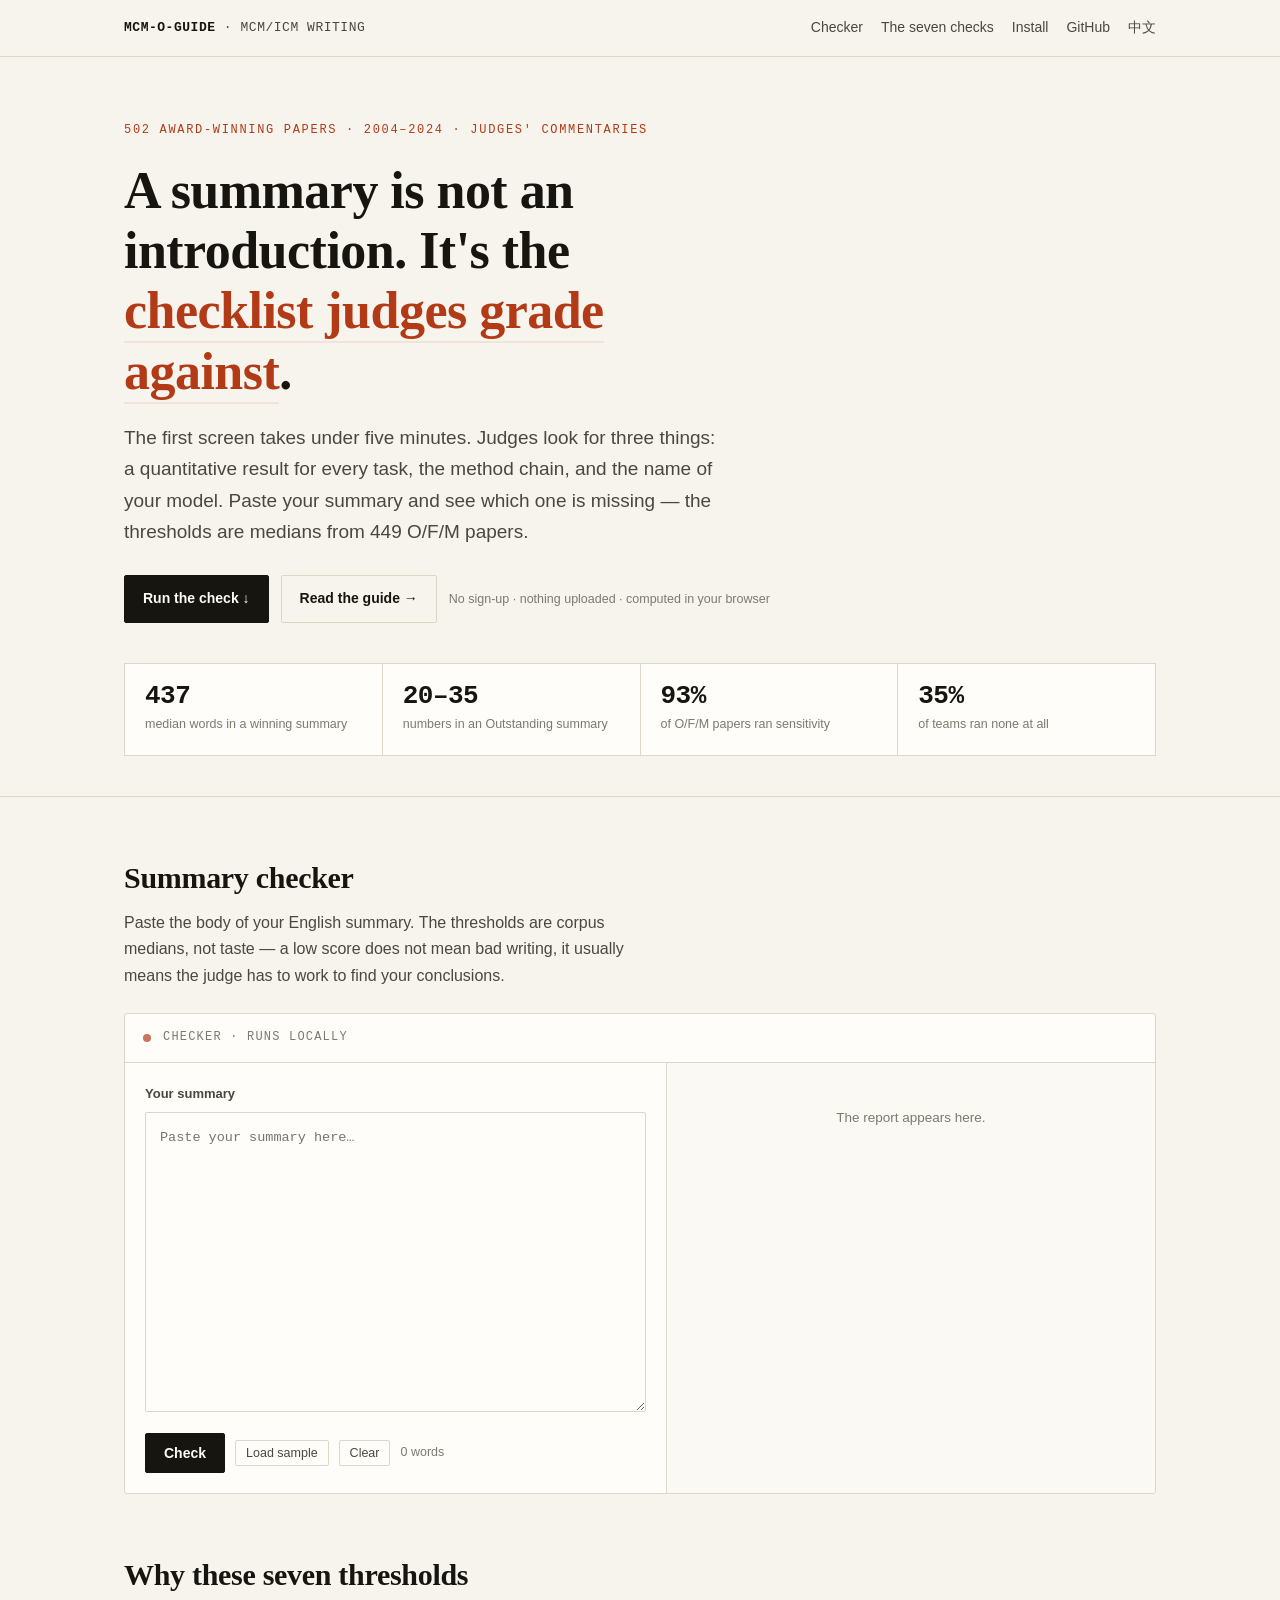
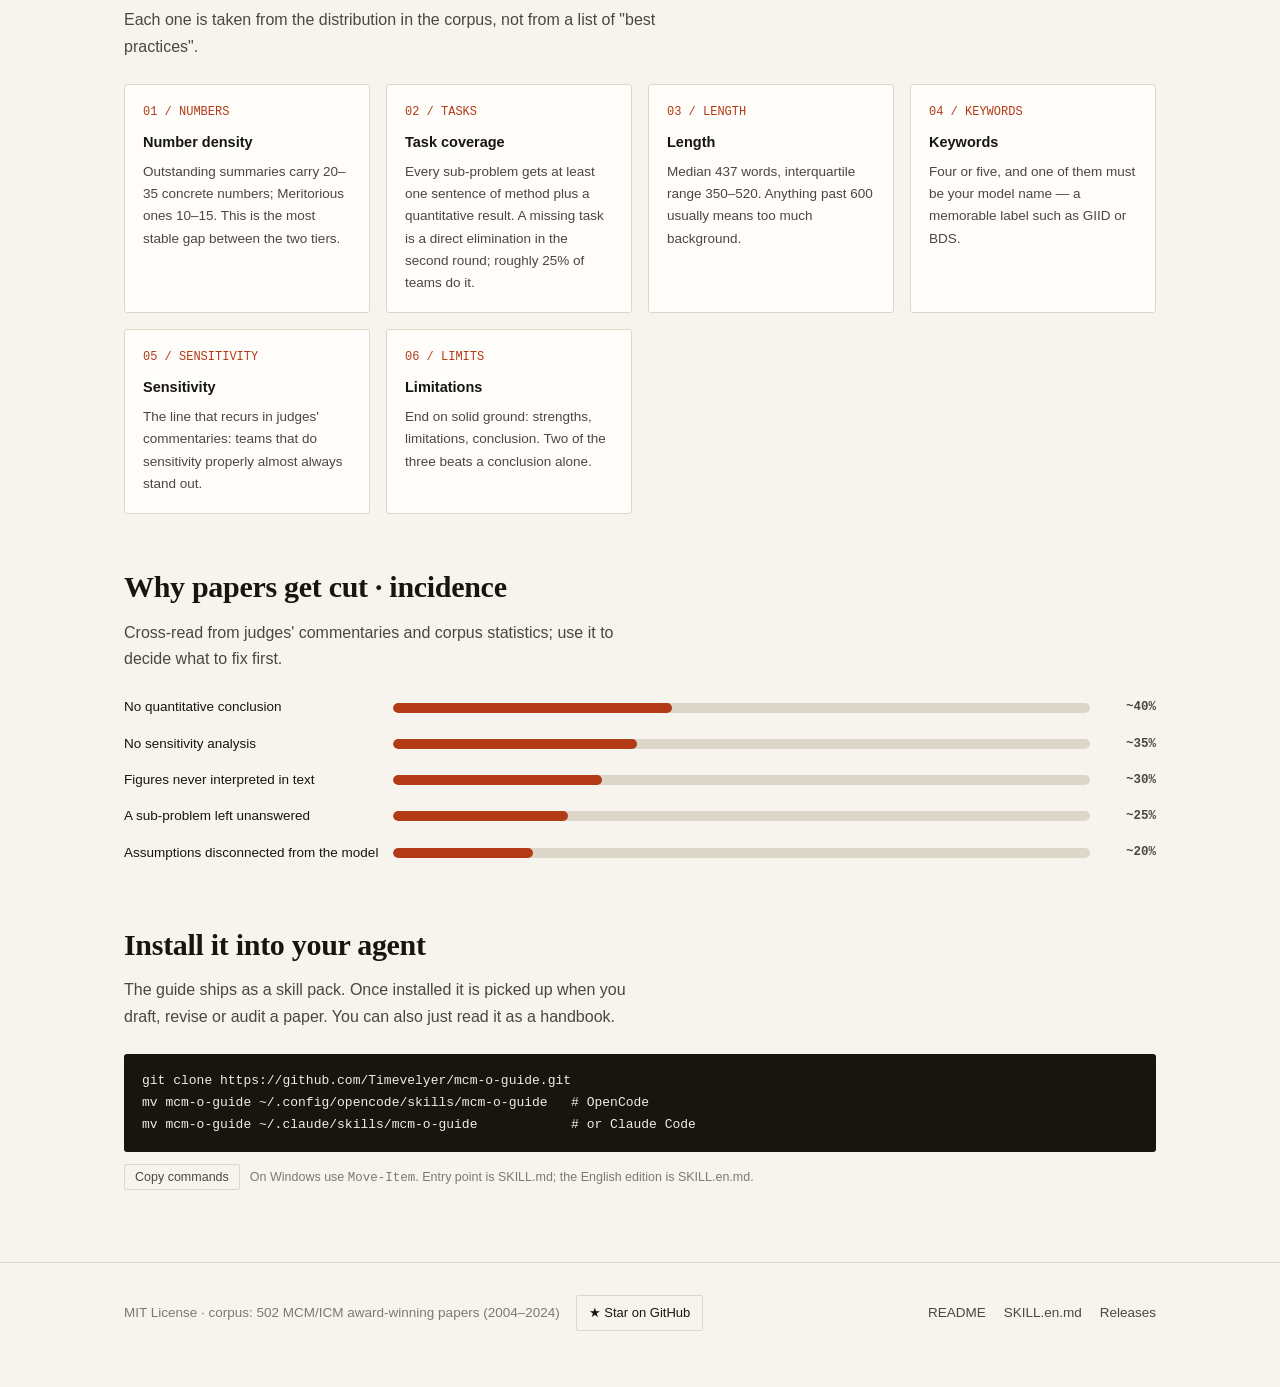
==== docs/en/index.html @ cbda24bb "feat(web): 中英双站、一页纸清单、可复制的体检报告 - docs/en/：英文版自检器，与中文页共用 docs/checker.js（判定逻辑只此一份） - docs/cheatsheet." ====
<!doctype html>
<html lang="en">
<head>
<meta charset="utf-8">
<meta name="viewport" content="width=device-width, initial-scale=1">
<title>Summary checker · MCM/ICM writing guide</title>
<meta name="description" content="Paste your MCM/ICM summary and get a 7-point report in seconds: number density, task coverage, sentences with numbers, length, keywords, sensitivity, limitations. Thresholds are medians from 502 award-winning papers. Runs entirely in your browser.">
<meta name="robots" content="index,follow">
<link rel="canonical" href="https://timevelyer.github.io/mcm-o-guide/en/">
<link rel="alternate" hreflang="zh-CN" href="https://timevelyer.github.io/mcm-o-guide/">
<link rel="alternate" hreflang="en" href="https://timevelyer.github.io/mcm-o-guide/en/">
<link rel="alternate" hreflang="x-default" href="https://timevelyer.github.io/mcm-o-guide/">
<meta property="og:type" content="website">
<meta property="og:site_name" content="mcm-o-guide">
<meta property="og:locale" content="en_US">
<meta property="og:locale:alternate" content="zh_CN">
<meta property="og:url" content="https://timevelyer.github.io/mcm-o-guide/en/">
<meta property="og:title" content="MCM/ICM summary checker · thresholds from 502 award-winning papers">
<meta property="og:description" content="Judges spend under five minutes on the first screen. They look for a quantitative result per task, the method chain, and a named model. Paste your summary, find out what is missing.">
<meta property="og:image" content="https://timevelyer.github.io/mcm-o-guide/assets/og.png">
<meta property="og:image:width" content="1280">
<meta property="og:image:height" content="640">
<meta property="og:image:alt" content="mcm-o-guide — the summary is the checklist judges grade against">
<meta name="twitter:card" content="summary_large_image">
<meta name="twitter:title" content="MCM/ICM summary checker">
<meta name="twitter:description" content="Seven checks, weighted by the medians of 502 award-winning papers. Runs locally, nothing uploaded.">
<meta name="twitter:image" content="https://timevelyer.github.io/mcm-o-guide/assets/og.png">
<link rel="icon" href="data:image/svg+xml,<svg xmlns='http://www.w3.org/2000/svg' viewBox='0 0 100 100'><text y='.9em' font-size='90'>∑</text></svg>">
<link rel="stylesheet" href="../style.css">
<script type="application/ld+json">
{
  "@context": "https://schema.org",
  "@type": "WebApplication",
  "name": "MCM/ICM summary checker",
  "url": "https://timevelyer.github.io/mcm-o-guide/en/",
  "applicationCategory": "EducationalApplication",
  "operatingSystem": "Any browser",
  "inLanguage": ["en", "zh-CN"],
  "description": "Paste an MCM/ICM summary and get a seven-point report scored against medians from 502 award-winning papers.",
  "isAccessibleForFree": true,
  "offers": { "@type": "Offer", "price": "0", "priceCurrency": "USD" },
  "license": "https://github.com/Timevelyer/mcm-o-guide/blob/main/LICENSE",
  "codeRepository": "https://github.com/Timevelyer/mcm-o-guide",
  "author": { "@type": "Person", "name": "Timevelyer", "url": "https://github.com/Timevelyer" }
}
</script>
</head>
<body>

<header class="top">
  <div class="wrap top-in">
    <div class="brand"><b>mcm-o-guide</b> · MCM/ICM writing</div>
    <nav>
      <a href="#checker">Checker</a>
      <a href="#rules">The seven checks</a>
      <a href="#install">Install</a>
      <a href="https://github.com/Timevelyer/mcm-o-guide">GitHub</a>
      <a href="../" hreflang="zh-CN" lang="zh-CN">中文</a>
    </nav>
  </div>
</header>

<section class="hero">
  <div class="wrap">
    <p class="eyebrow">502 award-winning papers · 2004–2024 · judges' commentaries</p>
    <h1>A summary is not an introduction. It's the <em>checklist judges grade against</em>.</h1>
    <p class="lede">
      The first screen takes under five minutes. Judges look for three things: a quantitative
      result for every task, the method chain, and the name of your model.
      Paste your summary and see which one is missing — the thresholds are medians from 449 O/F/M papers.
    </p>
    <div class="cta">
      <a class="btn" href="#checker">Run the check ↓</a>
      <a class="btn ghost" href="https://github.com/Timevelyer/mcm-o-guide">Read the guide →</a>
      <span class="hint">No sign-up · nothing uploaded · computed in your browser</span>
    </div>
    <div class="facts">
      <div class="fact"><b>437</b><span>median words in a winning summary</span></div>
      <div class="fact"><b>20–35</b><span>numbers in an Outstanding summary</span></div>
      <div class="fact"><b>93%</b><span>of O/F/M papers ran sensitivity</span></div>
      <div class="fact"><b>35%</b><span>of teams ran none at all</span></div>
    </div>
  </div>
</section>

<main>
  <div class="wrap">

    <section id="checker">
      <h2>Summary checker</h2>
      <p class="sub">Paste the body of your English summary. The thresholds are corpus medians, not taste — a low score does not mean bad writing, it usually means the judge has to work to find your conclusions.</p>

      <div class="card tool">
        <div class="tool-head"><span class="dot"></span> checker · runs locally</div>
        <div class="tool-body">
          <div class="pane">
            <label class="field" for="summary">Your summary</label>
            <textarea id="summary" spellcheck="false" placeholder="Paste your summary here…"></textarea>
            <div class="row">
              <button class="btn" id="run" type="button">Check</button>
              <button class="copy" id="sample" type="button">Load sample</button>
              <button class="copy" id="clear" type="button">Clear</button>
              <span class="hint" id="count">0 words</span>
            </div>
          </div>
          <div class="pane">
            <div id="empty">The report appears here.</div>
            <div id="result" hidden>
              <div class="score">
                <div class="ring">
                  <svg width="96" height="96" viewBox="0 0 96 96" aria-hidden="true">
                    <circle cx="48" cy="48" r="42" fill="none" stroke="#e4ded2" stroke-width="7"></circle>
                    <circle id="ring" cx="48" cy="48" r="42" fill="none" stroke="#b23a16" stroke-width="7"
                            stroke-linecap="round" stroke-dasharray="264" stroke-dashoffset="264"></circle>
                  </svg>
                  <div class="val" id="scoreVal">0</div>
                </div>
                <div class="score-txt">
                  <h3 id="verdict">—</h3>
                  <p id="verdictSub">—</p>
                </div>
              </div>
              <ul class="checks" id="checks"></ul>
              <div class="advice" id="advice" hidden></div>
              <div class="row" id="reportRow" hidden>
                <button class="copy" id="copyReport" type="button">Copy the report</button>
                <span class="hint">Scores and verdicts only — your text is never included</span>
              </div>
            </div>
          </div>
        </div>
      </div>
    </section>

    <section id="rules" style="margin-top:56px">
      <h2>Why these seven thresholds</h2>
      <p class="sub">Each one is taken from the distribution in the corpus, not from a list of "best practices".</p>
      <div class="grid3">
        <div class="mini"><span class="num">01 / NUMBERS</span><h4>Number density</h4><p>Outstanding summaries carry 20–35 concrete numbers; Meritorious ones 10–15. This is the most stable gap between the two tiers.</p></div>
        <div class="mini"><span class="num">02 / TASKS</span><h4>Task coverage</h4><p>Every sub-problem gets at least one sentence of method plus a quantitative result. A missing task is a direct elimination in the second round; roughly 25% of teams do it.</p></div>
        <div class="mini"><span class="num">03 / LENGTH</span><h4>Length</h4><p>Median 437 words, interquartile range 350–520. Anything past 600 usually means too much background.</p></div>
        <div class="mini"><span class="num">04 / KEYWORDS</span><h4>Keywords</h4><p>Four or five, and one of them must be your model name — a memorable label such as GIID or BDS.</p></div>
        <div class="mini"><span class="num">05 / SENSITIVITY</span><h4>Sensitivity</h4><p>The line that recurs in judges' commentaries: teams that do sensitivity properly almost always stand out.</p></div>
        <div class="mini"><span class="num">06 / LIMITS</span><h4>Limitations</h4><p>End on solid ground: strengths, limitations, conclusion. Two of the three beats a conclusion alone.</p></div>
      </div>

      <h2 style="margin-top:48px">Why papers get cut · incidence</h2>
      <p class="sub">Cross-read from judges' commentaries and corpus statistics; use it to decide what to fix first.</p>
      <div class="bars">
        <div class="bar-row"><span>No quantitative conclusion</span><span class="bar"><i style="width:40%"></i></span><b>~40%</b></div>
        <div class="bar-row"><span>No sensitivity analysis</span><span class="bar"><i style="width:35%"></i></span><b>~35%</b></div>
        <div class="bar-row"><span>Figures never interpreted in text</span><span class="bar"><i style="width:30%"></i></span><b>~30%</b></div>
        <div class="bar-row"><span>A sub-problem left unanswered</span><span class="bar"><i style="width:25%"></i></span><b>~25%</b></div>
        <div class="bar-row"><span>Assumptions disconnected from the model</span><span class="bar"><i style="width:20%"></i></span><b>~20%</b></div>
      </div>
    </section>

    <section id="install" style="margin-top:56px">
      <h2>Install it into your agent</h2>
      <p class="sub">The guide ships as a skill pack. Once installed it is picked up when you draft, revise or audit a paper. You can also just read it as a handbook.</p>
      <pre class="install" id="cmd">git clone https://github.com/Timevelyer/mcm-o-guide.git
mv mcm-o-guide ~/.config/opencode/skills/mcm-o-guide   # OpenCode
mv mcm-o-guide ~/.claude/skills/mcm-o-guide            # or Claude Code</pre>
      <div class="row">
        <button class="copy" id="copyCmd" type="button">Copy commands</button>
        <span class="hint">On Windows use <code>Move-Item</code>. Entry point is SKILL.md; the English edition is SKILL.en.md.</span>
      </div>
    </section>

  </div>
</main>

<footer>
  <div class="wrap">
    <span>MIT License · corpus: 502 MCM/ICM award-winning papers (2004–2024)</span>
    <a class="star" href="https://github.com/Timevelyer/mcm-o-guide">★ Star on GitHub</a>
    <nav>
      <a href="https://github.com/Timevelyer/mcm-o-guide#readme">README</a>
      <a href="https://github.com/Timevelyer/mcm-o-guide/blob/main/SKILL.en.md">SKILL.en.md</a>
      <a href="https://github.com/Timevelyer/mcm-o-guide/releases">Releases</a>
    </nav>
  </div>
</footer>

<script src="../checker.js"></script>
<script>
(function(){
  "use strict";

  var SAMPLE = "As extreme weather intensifies and urbanisation continues, urban drainage systems face growing pressure from both heavier rainfall and expanding impervious surfaces. To explore this phenomenon, we develop the REEF (Resilience Evaluation of Engineered Flow) model to quantify how drainage networks degrade and recover under compound stressors. Before modeling, we classified 12 years of hourly rainfall records into three regimes, matched them against land-use data from 48 monitoring stations, and estimated pipe roughness and infiltration rates from 216 field measurements. Parameters are set from municipal engineering standards, with ranges tested in the sensitivity section. For Task 1, we established a coupled hydrological-network model, incorporating pipe capacity, surface runoff and backwater effects. The results show that peak discharge rises by 34.2% under a 50-year storm relative to the 10-year baseline, and that 23.6% of nodes exceed capacity for more than 40 minutes. For Task 2, we calculated the resilience index, recovery time and failure probability to evaluate system robustness. Results indicate that recovery time increases from 6.4 h to 19.8 h as impervious area grows by 17%, while the resilience index falls from 0.81 to 0.57. For Task 3, we compared three retrofit scenarios, namely centralized storage, distributed storage and green infrastructure, and found that distributed storage reduces overflow volume by 41.5% at 62% of the centralized cost, with a payback period of 9.2 years. For Task 4, we varied rainfall intensity from 20 mm/h to 140 mm/h and found that the marginal benefit of additional storage flattens beyond 80 mm/h, where each extra 10% capacity yields only a 1.8% reduction in overflow. For Task 5, we mapped flooding exposure onto 5 districts and found that 2 of them account for 68% of at-risk residents, suggesting that targeted retrofits outperform uniform upgrades by a factor of 2.3. Finally, sensitivity analysis on infiltration rate, pipe roughness and rainfall temporal resolution confirms that the model is stable: outputs change by less than 7.3% across the tested ranges. We also discuss strengths, weaknesses and a phased retrofit priority list for city planners. Keywords: REEF, resilience index, urban drainage, scenario analysis";

  var el = {
    ta: document.getElementById("summary"),
    run: document.getElementById("run"),
    sample: document.getElementById("sample"),
    clear: document.getElementById("clear"),
    count: document.getElementById("count"),
    empty: document.getElementById("empty"),
    result: document.getElementById("result"),
    checks: document.getElementById("checks"),
    advice: document.getElementById("advice"),
    scoreVal: document.getElementById("scoreVal"),
    ring: document.getElementById("ring"),
    verdict: document.getElementById("verdict"),
    verdictSub: document.getElementById("verdictSub"),
    copyCmd: document.getElementById("copyCmd"),
    cmd: document.getElementById("cmd"),
    reportRow: document.getElementById("reportRow"),
    copyReport: document.getElementById("copyReport")
  };

  var CIRC = 2 * Math.PI * 42;
  var M = window.MCMChecker;

  var T = {
    rows: {
      numbers:     { label: "Number density",   ref: "target 20–35",        fmt: function (v) { return v + ""; } },
      tasks:       { label: "Task coverage",    ref: "one per sub-problem",  fmt: function (v) { return v.length ? "Task " + v.join(" / ") : "none found"; } },
      embedded:    { label: "Sentences w/ numbers", ref: "≥ 6",              fmt: function (v) { return v.withNumber + " / " + v.total; } },
      length:      { label: "Length",           ref: "330–540",              fmt: function (v) { return v + " words"; } },
      keywords:    { label: "Keywords",         ref: "4–5, incl. model name", fmt: function (v) { return v === null ? "missing" : v + ""; } },
      sensitivity: { label: "Sensitivity",      ref: "at least one result",  fmt: function (v) { return v ? "mentioned" : "not mentioned"; } },
      limits:      { label: "Limits / conclusion", ref: "strengths / limits / conclusion", fmt: function (v) { return v ? "mentioned" : "not mentioned"; } }
    },
    tags: { ok: "OK", warn: "FIX", bad: "MISS" },
    verdictSub: "Seven corpus-weighted checks, 100 points. This grades the summary only, not the model.",
    allPass: "All seven pass. Next: make sure every number in the body matches the summary exactly — that is the most common deduction at the final round.",
    tips: {
      numbers: function (n) { return "Only " + n + " numbers. The Outstanding median is 20–35 — give every task at least one quantitative result (a percentage, an absolute value, a comparison baseline)."; },
      tasks: function (n) { return "Found " + n + " tasks. Check that the summary answers every sub-problem; a missing one is a direct elimination in the second round."; },
      embedded: function (n) { return "Only " + n + " sentences carry a number. Replace \"results are shown in Figure X\" with the actual value."; },
      long: function (n) { return n + " words — too long. Most overlong summaries spend the surplus on background; cut it to two sentences."; },
      short: function (n) { return n + " words — too short. Both the method chain and the results end up looking under-explained."; },
      noKeywords: function () { return "No Keywords line. Add 4–5 keywords, with your model name first."; },
      fewKeywords: function (n) { return "Only " + n + " keywords. Bring it to 4–5."; },
      sensitivity: function () { return "No sensitivity or robustness. Add one line — \"sensitivity analysis on X confirms …\" — judges call this out explicitly as a plus."; },
      limits: function () { return "No limitations. After the conclusion, add one limitation plus a direction for improvement."; }
    },
    verdict: function (score) {
      return score >= 85 ? "Ready to submit" : score >= 70 ? "One push away" : score >= 50 ? "Needs work" : "At risk in the first round";
    },
    tip: function (t) { return T.tips[t.code](t.n); },
    rowValue: function (row) { return T.rows[row.id].fmt(row.value); }
  };

  var lastResult = null;

  function buildReport(r){
    var lines = ["MCM/ICM summary check · " + r.score + "/100 (" + T.verdict(r.score) + ")", ""];
    r.rows.forEach(function(row){
      var meta = T.rows[row.id];
      lines.push(meta.label + " — " + T.tags[row.level] + " — " + T.rowValue(row) + " (" + meta.ref + ")");
    });
    lines.push("");
    lines.push("What to fix");
    if (r.tips.length) {
      r.tips.forEach(function(t){ lines.push("- " + T.tip(t)); });
    } else {
      lines.push("- " + T.allPass);
    }
    lines.push("");
    lines.push("Checker: https://timevelyer.github.io/mcm-o-guide/en/");
    return lines.join("\n");
  }

  function render(){
    var t = el.ta.value;
    el.count.textContent = M.count(t) + " words";
    if (!t.trim()) {
      lastResult = null;
      el.result.hidden = true;
      el.empty.hidden = false;
      el.reportRow.hidden = true;
      return;
    }
    var r = M.analyze(t);
    lastResult = r;
    el.empty.hidden = true;
    el.result.hidden = false;
    el.reportRow.hidden = false;

    el.scoreVal.textContent = r.score;
    el.ring.setAttribute("stroke-dasharray", CIRC.toFixed(1));
    el.ring.setAttribute("stroke-dashoffset", (CIRC * (1 - r.score / 100)).toFixed(1));
    el.ring.setAttribute("stroke", r.score >= 80 ? "#14663f" : r.score >= 55 ? "#8a5a00" : "#a3241b");
    el.ring.setAttribute("aria-label", "score " + r.score + " out of 100");

    el.verdict.textContent = T.verdict(r.score);
    el.verdictSub.textContent = T.verdictSub;

    el.checks.innerHTML = r.rows.map(function(row){
      var meta = T.rows[row.id];
      return '<li><span class="tag ' + row.level + '">' + T.tags[row.level] + "</span>" +
             "<span>" + meta.label + ' <span class="m">' + meta.ref + "</span></span>" +
             '<span class="m">' + T.rowValue(row) + "</span></li>";
    }).join("");

    el.advice.hidden = false;
    el.advice.innerHTML = r.tips.length
      ? r.tips.map(function (t) { return "<p>· " + T.tip(t) + "</p>"; }).join("")
      : "<p>· " + T.allPass + "</p>";
  }

  function flash(btn, text){
    var original = btn.getAttribute("data-label") || btn.textContent;
    btn.setAttribute("data-label", original);
    btn.textContent = text;
    setTimeout(function(){ btn.textContent = original; }, 1600);
  }

  function copyText(text, done, failed){
    if (navigator.clipboard && navigator.clipboard.writeText) {
      navigator.clipboard.writeText(text).then(done, failed);
      return;
    }
    var tmp = document.createElement("textarea");
    tmp.value = text;
    tmp.setAttribute("readonly", "");
    tmp.style.position = "fixed";
    tmp.style.top = "-1000px";
    document.body.appendChild(tmp);
    tmp.select();
    var ok = false;
    try { ok = document.execCommand("copy"); } catch (e) { ok = false; }
    document.body.removeChild(tmp);
    (ok ? done : failed)();
  }

  el.run.addEventListener("click", render);
  el.ta.addEventListener("input", render);
  el.ta.addEventListener("keydown", function(e){
    if ((e.metaKey || e.ctrlKey) && e.key === "Enter") { e.preventDefault(); render(); }
  });
  el.sample.addEventListener("click", function(){ el.ta.value = SAMPLE; render(); el.ta.focus(); });
  el.clear.addEventListener("click", function(){ el.ta.value = ""; render(); el.ta.focus(); });

  el.copyCmd.addEventListener("click", function(){
    copyText(el.cmd.textContent, function(){ flash(el.copyCmd, "Copied"); }, function(){ flash(el.copyCmd, "Copy failed"); });
  });

  el.copyReport.addEventListener("click", function(){
    if (!lastResult) return;
    copyText(buildReport(lastResult), function(){ flash(el.copyReport, "Copied — paste it to your team"); }, function(){ flash(el.copyReport, "Copy failed"); });
  });

  render();
})();
</script>
</body>
</html>
---- docs/style.css ----
:root{
    --paper:#f7f4ee;
    --paper-2:#fffdf9;
    --ink:#16150f;
    --ink-2:#4a4740;
    --ink-3:#7d7970;
    --line:#ddd7ca;
    --accent:#b23a16;
    --accent-soft:#f3e2d9;
    --ok:#14663f;
    --ok-soft:#e2efe6;
    --warn:#8a5a00;
    --warn-soft:#f7ecd6;
    --bad:#a3241b;
    --bad-soft:#f8e2df;
    --mono:ui-monospace,"SF Mono","Cascadia Mono","Consolas",monospace;
    --sans:"Inter","Segoe UI","PingFang SC","Hiragino Sans GB","Microsoft YaHei",sans-serif;
    --serif:"Iowan Old Style","Noto Serif SC","Songti SC","SimSun",Georgia,serif;
  }
  *{box-sizing:border-box}
  html{scroll-behavior:smooth}
  body{
    margin:0;background:var(--paper);color:var(--ink);
    font-family:var(--sans);font-size:16px;line-height:1.65;
    -webkit-font-smoothing:antialiased;
    background-image:linear-gradient(var(--paper) 0 0);
  }
  a{color:var(--accent);text-underline-offset:3px}
  a:hover{color:#7d260c}
  .wrap{max-width:1080px;margin:0 auto;padding:0 24px}
  header.top{border-bottom:1px solid var(--line);background:rgba(247,244,238,.85);backdrop-filter:blur(6px);position:sticky;top:0;z-index:10}
  .top-in{display:flex;align-items:center;gap:16px;height:56px}
  .brand{font-family:var(--mono);font-size:13px;letter-spacing:.04em;text-transform:uppercase;color:var(--ink-2)}
  .brand b{color:var(--ink)}
  .top nav{margin-left:auto;display:flex;gap:18px;font-size:14px}
  .top nav a{color:var(--ink-2);text-decoration:none}
  .top nav a:hover{color:var(--accent)}
  .hero{padding:64px 0 40px;border-bottom:1px solid var(--line)}
  .eyebrow{font-family:var(--mono);font-size:12px;letter-spacing:.14em;text-transform:uppercase;color:var(--accent);margin:0 0 20px}
  h1{font-family:var(--serif);font-weight:600;font-size:clamp(30px,5vw,52px);line-height:1.16;letter-spacing:-.01em;margin:0 0 20px;max-width:19ch}
  h1 em{font-style:normal;color:var(--accent);border-bottom:2px solid var(--accent-soft);padding-bottom:2px}
  .lede{font-size:clamp(16px,2vw,19px);color:var(--ink-2);max-width:56ch;margin:0 0 28px}
  .cta{display:flex;flex-wrap:wrap;gap:12px;align-items:center}
  .btn{display:inline-flex;align-items:center;gap:8px;border:1px solid var(--ink);background:var(--ink);color:var(--paper-2);
       padding:11px 18px;font-size:14px;font-weight:600;text-decoration:none;border-radius:2px;cursor:pointer;font-family:var(--sans)}
  .btn:hover{background:#000;color:#fff}
  .btn.ghost{background:transparent;color:var(--ink);border-color:var(--line)}
  .btn.ghost:hover{border-color:var(--ink);background:var(--paper-2);color:var(--ink)}
  .facts{display:grid;grid-template-columns:repeat(auto-fit,minmax(140px,1fr));gap:1px;background:var(--line);border:1px solid var(--line);margin:40px 0 0}
  .fact{background:var(--paper-2);padding:18px 20px}
  .fact b{display:block;font-family:var(--mono);font-size:26px;line-height:1.1;letter-spacing:-.02em}
  .fact span{font-size:12.5px;color:var(--ink-3)}
  main{padding:56px 0 72px}
  h2{font-family:var(--serif);font-size:clamp(22px,3vw,30px);margin:0 0 8px;letter-spacing:-.01em}
  .sub{color:var(--ink-2);margin:0 0 24px;max-width:60ch}
  .card{background:var(--paper-2);border:1px solid var(--line);border-radius:3px}
  .tool{padding:0;overflow:hidden}
  .tool-head{display:flex;align-items:center;gap:12px;padding:14px 18px;border-bottom:1px solid var(--line);font-family:var(--mono);font-size:12px;letter-spacing:.1em;text-transform:uppercase;color:var(--ink-3)}
  .dot{width:8px;height:8px;border-radius:50%;background:var(--accent);opacity:.7}
  .tool-body{display:grid;grid-template-columns:1.05fr .95fr;gap:0}
  .pane{padding:20px}
  .pane + .pane{border-left:1px solid var(--line);background:#fbf9f4}
  label.field{display:block;font-size:13px;font-weight:600;color:var(--ink-2);margin-bottom:8px}
  textarea{width:100%;min-height:300px;resize:vertical;padding:14px;border:1px solid var(--line);border-radius:2px;
           background:var(--paper-2);color:var(--ink);font-family:var(--mono);font-size:13.5px;line-height:1.7}
  textarea:focus{outline:2px solid var(--accent);outline-offset:-1px;border-color:var(--accent)}
  .row{display:flex;gap:10px;flex-wrap:wrap;margin-top:12px;align-items:center}
  .row[hidden]{display:none}
  #reportRow{margin-top:16px}
  .hint{font-size:12.5px;color:var(--ink-3)}
  .score{display:flex;align-items:center;gap:18px;margin-bottom:18px}
  .ring{width:96px;height:96px;flex:0 0 auto;position:relative}
  .ring svg{transform:rotate(-90deg)}
  .ring .val{position:absolute;inset:0;display:grid;place-items:center;font-family:var(--mono);font-size:24px;font-weight:600}
  .score-txt h3{margin:0 0 4px;font-size:17px}
  .score-txt p{margin:0;font-size:13px;color:var(--ink-3)}
  ul.checks{list-style:none;margin:0;padding:0;display:grid;gap:8px}
  ul.checks li{display:grid;grid-template-columns:18px 1fr auto;gap:10px;align-items:baseline;font-size:13.5px;padding:7px 0;border-bottom:1px dashed var(--line)}
  ul.checks li:last-child{border-bottom:0}
  .tag{font-family:var(--mono);font-size:11px;padding:2px 7px;border-radius:2px;white-space:nowrap}
  .tag.ok{background:var(--ok-soft);color:var(--ok)}
  .tag.warn{background:var(--warn-soft);color:var(--warn)}
  .tag.bad{background:var(--bad-soft);color:var(--bad)}
  .m{font-family:var(--mono);font-size:12px;color:var(--ink-3)}
  .advice{margin-top:14px;padding:12px 14px;background:var(--accent-soft);border-left:3px solid var(--accent);font-size:13.5px}
  .advice p{margin:0 0 6px}
  .advice p:last-child{margin:0}
  #empty{color:var(--ink-3);font-size:13.5px;padding:24px 0;text-align:center}
  .grid3{display:grid;grid-template-columns:repeat(auto-fit,minmax(240px,1fr));gap:16px;margin-top:16px}
  .mini{padding:18px;border:1px solid var(--line);background:var(--paper-2);border-radius:3px}
  .mini h4{margin:0 0 6px;font-size:14.5px;font-family:var(--sans)}
  .mini p{margin:0;font-size:13.5px;color:var(--ink-2)}
  .num{font-family:var(--mono);font-size:12px;color:var(--accent);display:block;margin-bottom:8px}
  .bars{margin-top:8px;display:grid;gap:14px}
  .bar-row{display:grid;grid-template-columns:minmax(120px,1.1fr) 3fr 52px;gap:14px;align-items:center;font-size:13.5px}
  .bar{height:10px;background:var(--line);border-radius:99px;overflow:hidden}
  .bar i{display:block;height:100%;background:var(--accent);border-radius:99px}
  .bar-row b{font-family:var(--mono);font-size:12.5px;text-align:right;color:var(--ink-2)}
  pre.install{background:#16150f;color:#f2ece1;padding:16px 18px;border-radius:3px;overflow:auto;font-family:var(--mono);font-size:13px;line-height:1.7;margin:12px 0 0}
  .copy{background:transparent;border:1px solid var(--line);color:var(--ink-2);font-size:12.5px;padding:5px 10px;border-radius:2px;cursor:pointer;font-family:var(--sans)}
  .copy:hover{border-color:var(--ink);color:var(--ink)}
  footer{border-top:1px solid var(--line);padding:32px 0 56px;color:var(--ink-3);font-size:13.5px}
  footer .wrap{display:flex;flex-wrap:wrap;gap:16px;align-items:center}
  footer nav{margin-left:auto;display:flex;gap:18px}
  footer a{color:var(--ink-2);text-decoration:none}
  footer a:hover{color:var(--accent)}
  .star{display:inline-flex;align-items:center;gap:6px;border:1px solid var(--line);padding:6px 12px;border-radius:2px;text-decoration:none;color:var(--ink);font-size:13px}
  .star:hover{background:var(--ink);color:var(--paper-2);border-color:var(--ink)}
  @media (max-width:820px){
    .tool-body{grid-template-columns:1fr}
    .pane + .pane{border-left:0;border-top:1px solid var(--line)}
    .hero{padding:44px 0 32px}
    .bar-row{grid-template-columns:1fr 2fr 46px}
  }
  :focus-visible{outline:2px solid var(--accent);outline-offset:2px}
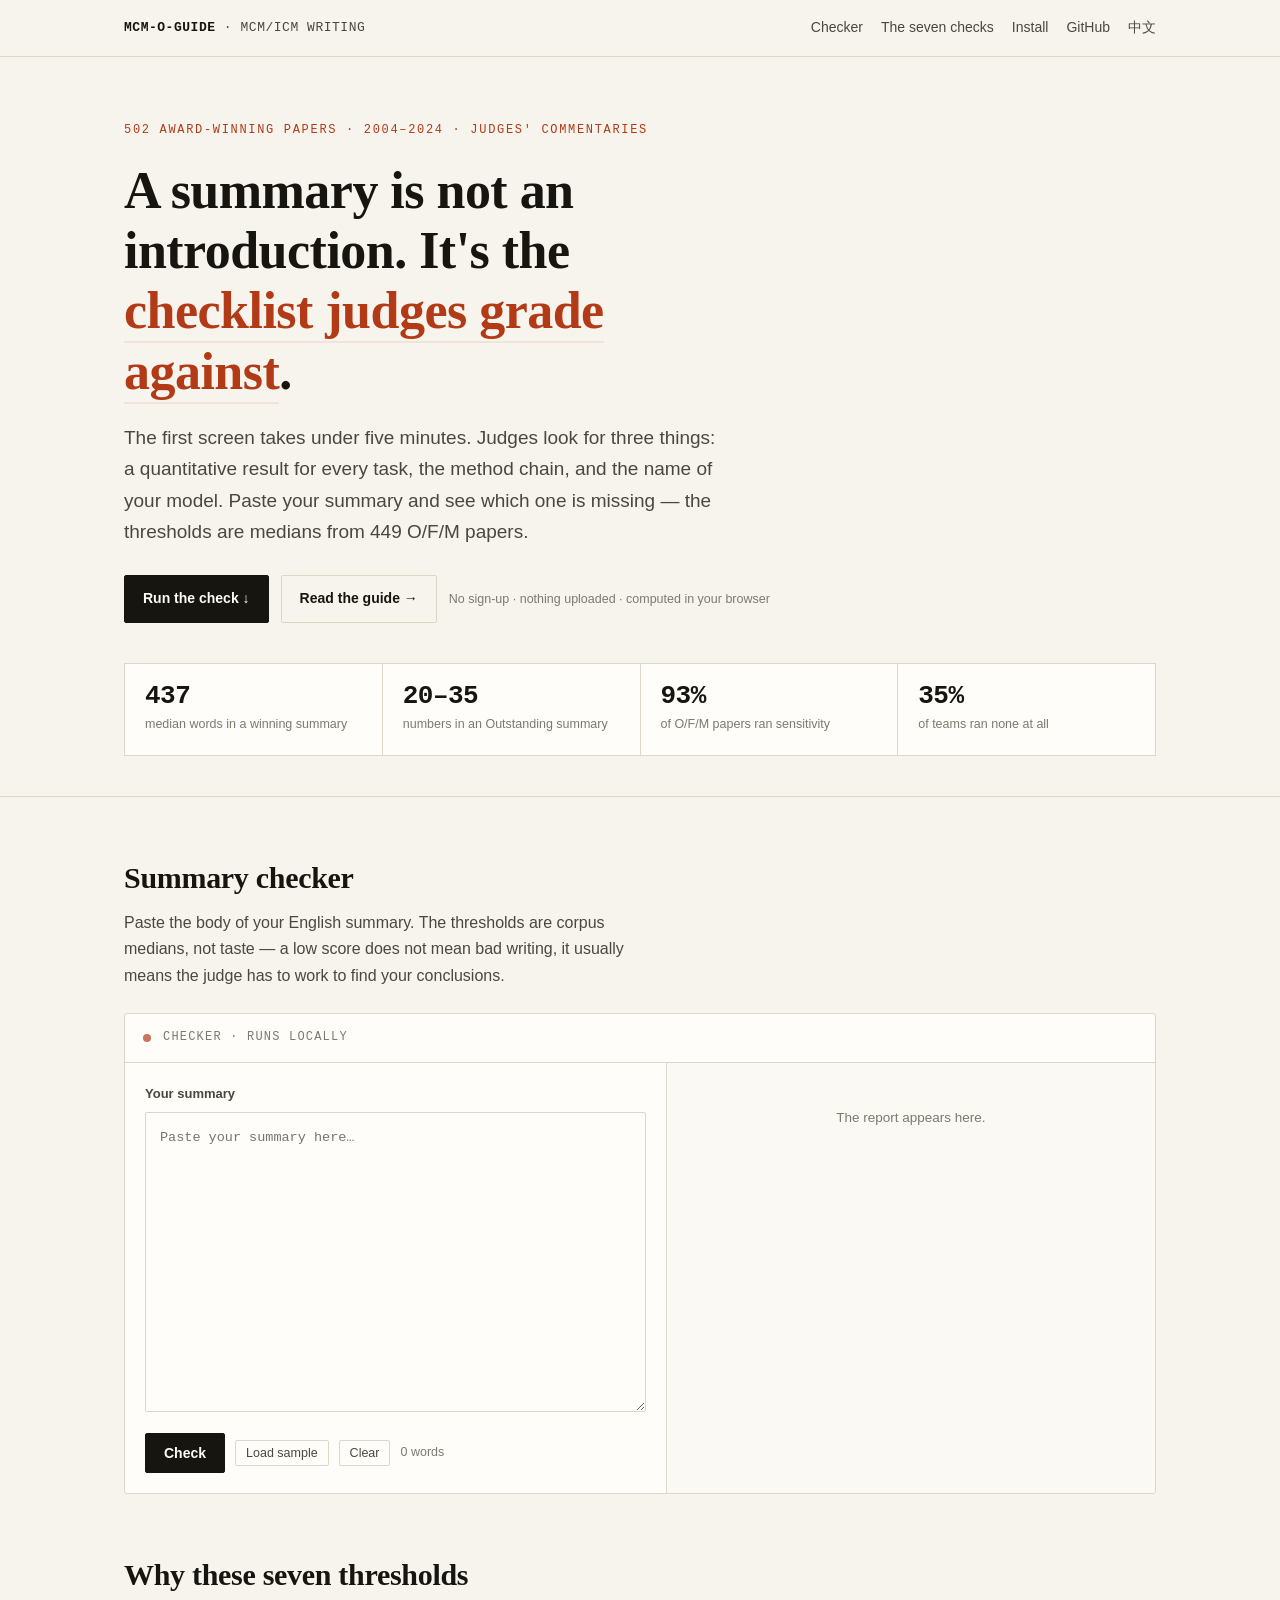
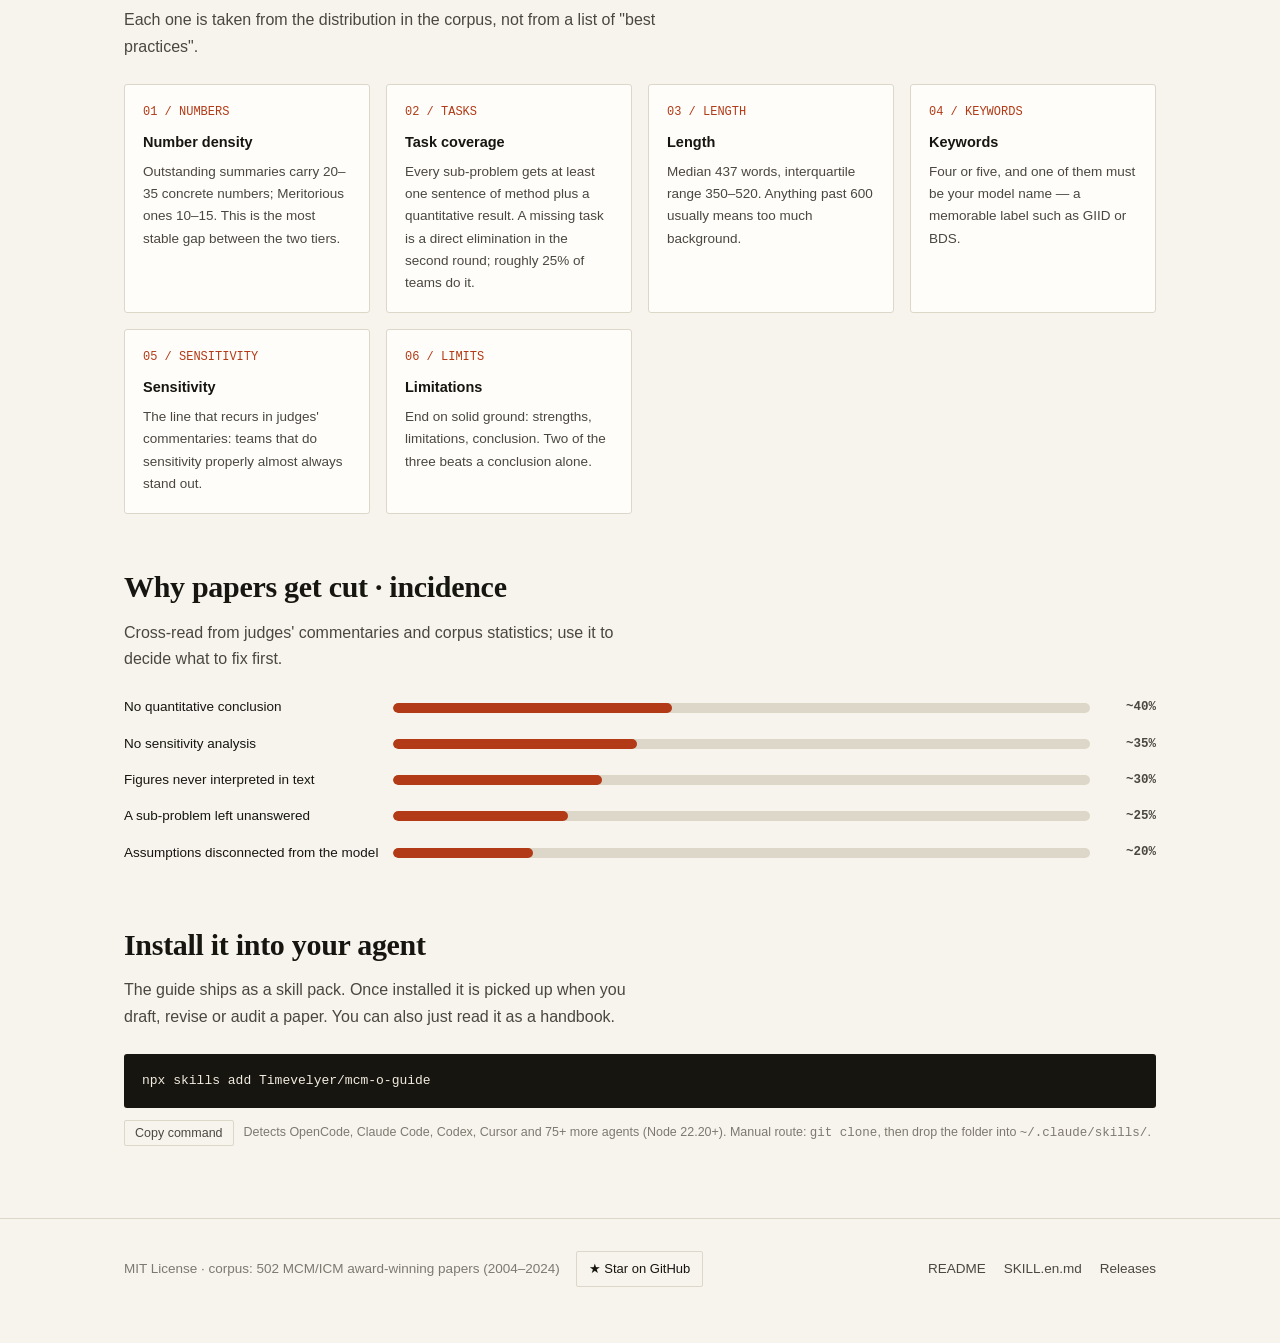
==== commit 73a32c87: "feat(install): 接入 npx skills 免登录安装通道 - README / README.en / 中英工具站安装段改为 `npx skills add Timevelyer/mc" ====
--- a/docs/en/index.html
+++ b/docs/en/index.html
@@ -158,12 +158,10 @@
     <section id="install" style="margin-top:56px">
       <h2>Install it into your agent</h2>
       <p class="sub">The guide ships as a skill pack. Once installed it is picked up when you draft, revise or audit a paper. You can also just read it as a handbook.</p>
-      <pre class="install" id="cmd">git clone https://github.com/Timevelyer/mcm-o-guide.git
-mv mcm-o-guide ~/.config/opencode/skills/mcm-o-guide   # OpenCode
-mv mcm-o-guide ~/.claude/skills/mcm-o-guide            # or Claude Code</pre>
+      <pre class="install" id="cmd">npx skills add Timevelyer/mcm-o-guide</pre>
       <div class="row">
-        <button class="copy" id="copyCmd" type="button">Copy commands</button>
-        <span class="hint">On Windows use <code>Move-Item</code>. Entry point is SKILL.md; the English edition is SKILL.en.md.</span>
+        <button class="copy" id="copyCmd" type="button">Copy command</button>
+        <span class="hint">Detects OpenCode, Claude Code, Codex, Cursor and 75+ more agents (Node 22.20+). Manual route: <code>git clone</code>, then drop the folder into <code>~/.claude/skills/</code>.</span>
       </div>
     </section>
 
